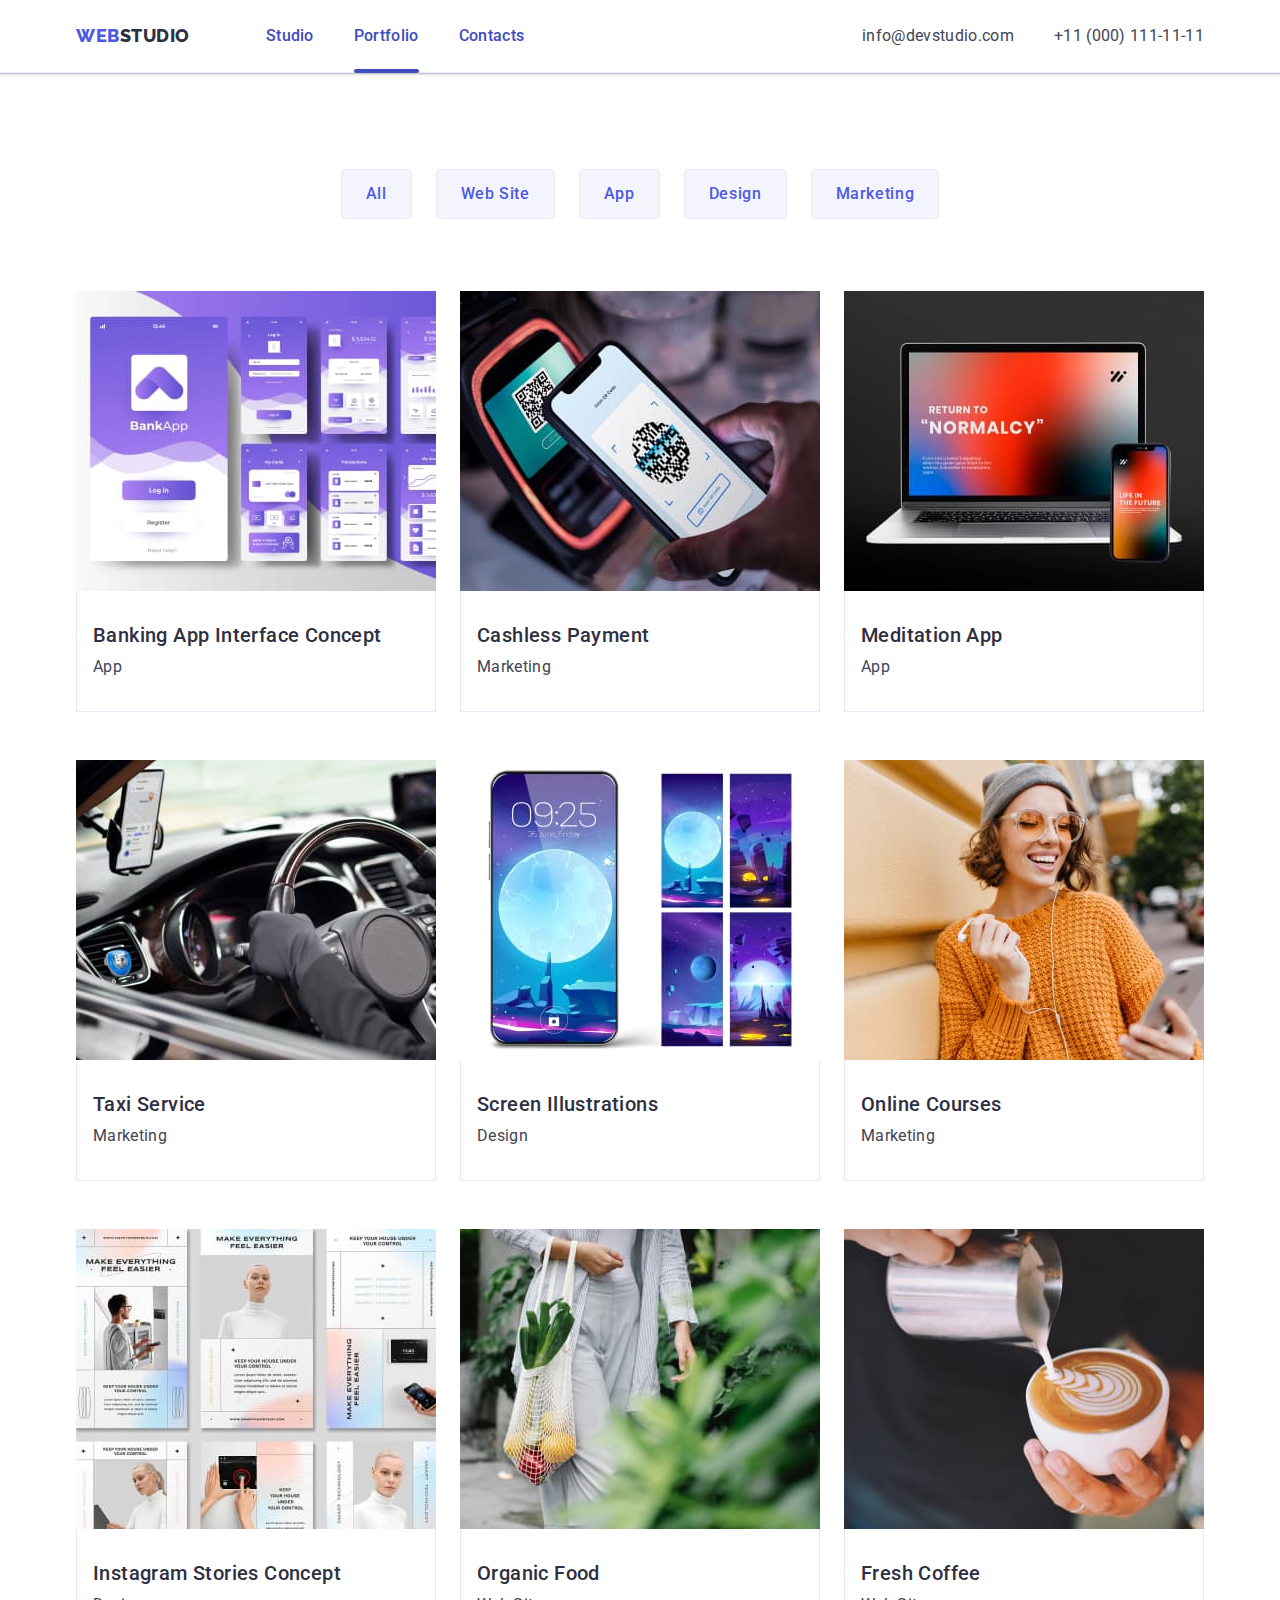
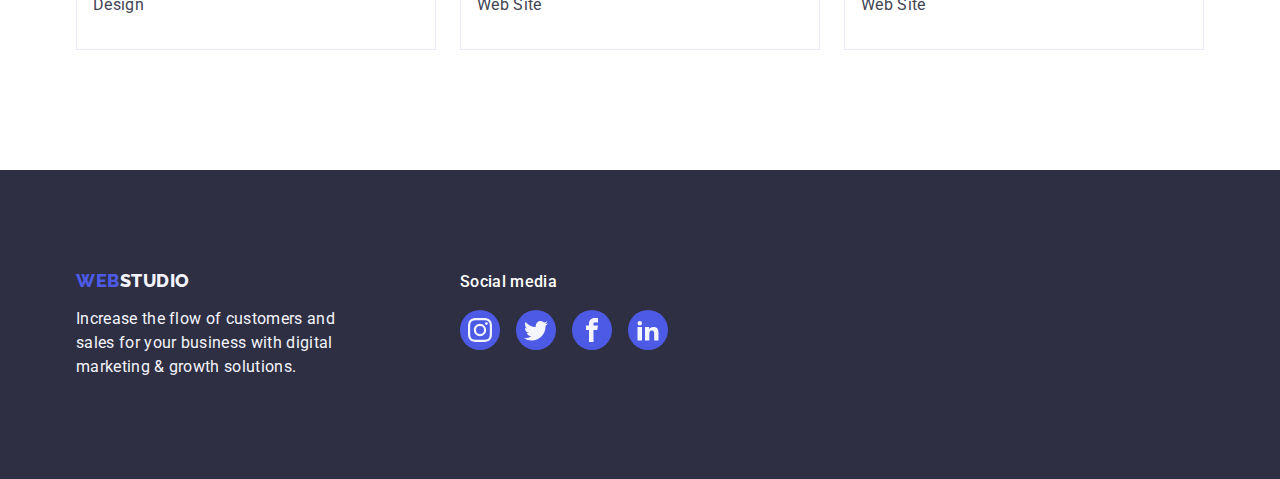
==== portfolio.html @ 1b68a4ca "Initial commit" ====
<!DOCTYPE html>
<html lang="en">

<head>
    <meta charset="UTF-8">
    <meta http-equiv="X-UA-Compatible" content="IE=edge">
    <meta name="viewport" content="width=device-width, initial-scale=1.0">
    <title>Document</title>
    <!--Fonts styles-->
    <link rel="preconnect" href="https://fonts.googleapis.com">
    <link rel="preconnect" href="https://fonts.gstatic.com" crossorigin>
    <link href="https://fonts.googleapis.com/css2?family=Raleway:wght@800&family=Roboto:wght@400;500;700&display=swap"
        rel="stylesheet">
    <link rel="stylesheet"
        href="https://cdnjs.cloudflare.com/ajax/libs/modern-normalize/1.1.0/modern-normalize.min.css">
    <!--Custom styles-->
    <link rel="stylesheet" href="./css/styles.css">
</head>

<body>
    <header class="head">
        <!--Logo-->
        <div class="container main-nav">
            <nav class="main-nav">
                <a href="index.html" class="logo link"> Web <span class="logo-item">Studio</span></a> <!--Logo-->
                <!--Menu Nav-->
                <ul class="menu-nav list">
                    <li class="item"><a href="./index.html" class="link ">Studio</a></li>
                    <li class="item"><a href="./portfolio.html" class="link active">Portfolio</a></li>
                    <li class="item"><a href="" class="link ">Contacts</a></li>
                </ul>
            </nav>
            <address class="address list">
                <ul class="contacts list">
                    <li class="item">
                        <a href="mailto:info@devstudio.com" class="link">info@devstudio.com</a>
                    </li>
                    <li class="item">
                        <a href="tel:+110001111111" class="link">+11 (000) 111-11-11</a>
                    </li>
                </ul>
            </address>
        </div>
    </header>
    <main>
        <section class="portfolio">
            <!--Filters-->
            <div class=" container">
                <h1 hidden>eror</h1>
                <ul class="filters list">
                    <li class="item">
                        <button type="button" class="btn"> All </button>
                    </li>
                    <li class="item">
                        <button type="button" class="btn"> Web Site</button>
                    </li>
                    <li class="item">
                        <button type="button" class="btn"> App</button>
                    </li>
                    <li class="item">
                        <button type="button" class="btn">Design</button>
                    </li>
                    <li class="item">
                        <button type="button" class="btn">Marketing</button>
                    </li>
                </ul>

                <!--Row1-->
                <ul class="row list">
                    <li class="item">
                        <a href="" class="desc ">
                            <div class="overlay">
                                <img class="img" src="./images/Row1/img-2.jpg" alt="BankApp" width="360">
                                <p class="title list">14 Stylish and User-Friendly App Design Concepts · Task
                                    Manager
                                    App
                                    · Calorie
                                    Tracker App · Exotic Fruit Ecommerce App ·
                                    Cloud Storage App
                                </p>
                            </div>
                            <div class="info">
                                <h2 class="title-desc list">Banking App Interface Concept</h2>
                                <p class="paragraf list">App</p>
                            </div>
                        </a>

                    </li>
                    <li class="item">
                        <a href="" class="desc ">
                            <div class="overlay"><img class="img" src="./images/Row1/img-1.jpg" alt="Qr" width="360">
                                <p class="title list">14 Stylish and User-Friendly App Design Concepts · Task
                                    Manager
                                    App
                                    · Calorie
                                    Tracker App · Exotic Fruit Ecommerce App ·
                                    Cloud Storage App
                                </p>
                            </div>
                            <div class="info">
                                <h2 class="title-desc list">Cashless Payment</h2>
                                <p class="paragraf list">Marketing</p>
                            </div>
                        </a>

                    </li>
                    <li class="item">
                        <a href="" class="desc ">
                            <div class="overlay"><img class="img" src="./images/Row1/img.jpg" alt="Return to normalcy"
                                    width="360">
                                <p class="title list">14 Stylish and User-Friendly App Design Concepts · Task
                                    Manager
                                    App
                                    · Calorie
                                    Tracker App · Exotic Fruit Ecommerce App ·
                                    Cloud Storage App
                                </p>
                            </div>
                            <div class="info">
                                <h2 class="title-desc list">Meditation App</h2>
                                <p class="paragraf list">App</p>
                            </div>
                        </a>

                    </li>
                    <li class="item">
                        <a href="" class="desc ">
                            <div class="overlay"><img class="img" src="./images/Row2/img-2.jpg" alt="Taxi" width="360">
                                <p class="title list">14 Stylish and User-Friendly App Design Concepts · Task
                                    Manager
                                    App
                                    · Calorie
                                    Tracker App · Exotic Fruit Ecommerce App ·
                                    Cloud Storage App
                                </p>
                            </div>
                            <div class="info">
                                <h2 class="title-desc list">Taxi Service</h2>
                                <p class="paragraf list">Marketing</p>
                            </div>
                        </a>

                    </li>
                    <li class="item">
                        <a href="" class="desc ">
                            <div class="overlay"><img class="img" src="./images/Row2/img-1.jpg"
                                    alt="Screen Illustrations" width="360">
                                <p class="title list">14 Stylish and User-Friendly App Design Concepts · Task
                                    Manager
                                    App
                                    · Calorie
                                    Tracker App · Exotic Fruit Ecommerce App ·
                                    Cloud Storage App
                                </p>
                            </div>
                            <div class="info">
                                <h2 class="title-desc list">Screen Illustrations</h2>
                                <p class="paragraf list">Design</p>
                            </div>
                        </a>

                    </li>
                    <li class="item">
                        <a href="" class="desc ">
                            <div class="overlay"><img class="img" src="./images/Row2/img.jpg" alt="Women" width="360">
                                <p class="title list">14 Stylish and User-Friendly App Design Concepts · Task
                                    Manager
                                    App
                                    · Calorie
                                    Tracker App · Exotic Fruit Ecommerce App ·
                                    Cloud Storage App
                                </p>
                            </div>
                            <div class="info">
                                <h2 class="title-desc list">Online Courses</h2>
                                <p class="paragraf list">Marketing</p>
                            </div>
                        </a>

                    </li>
                    <li class="item">
                        <a href="" class="desc ">
                            <div class="overlay"><img class="img" src="./images/Row3/img-2.jpg" alt="Instagram Stories"
                                    width="360">
                                <p class="title list">14 Stylish and User-Friendly App Design Concepts · Task
                                    Manager
                                    App
                                    · Calorie
                                    Tracker App · Exotic Fruit Ecommerce App ·
                                    Cloud Storage App
                                </p>
                            </div>
                            <div class="info">
                                <h2 class="title-desc list">Instagram Stories Concept</h2>
                                <p class="paragraf list">Design</p>
                            </div>
                        </a>

                    </li>
                    <li class="item">
                        <a href="" class="desc ">
                            <div class="overlay"><img class="img" src="./images/Row3/img-1.jpg" alt="Food" width="360">
                                <p class="title list">14 Stylish and User-Friendly App Design Concepts · Task
                                    Manager
                                    App
                                    · Calorie
                                    Tracker App · Exotic Fruit Ecommerce App ·
                                    Cloud Storage App
                                </p>
                            </div>
                            <div class="info">
                                <h2 class="title-desc list">Organic Food</h2>
                                <p class="paragraf list">Web Site</p>
                            </div>
                        </a>

                    </li>
                    <li class="item">
                        <a href="" class="desc ">
                            <div class="overlay"><img class="img" src="./images/Row3/img.jpg" alt="Coffee" width="360">
                                <p class="title list">14 Stylish and User-Friendly App Design Concepts · Task
                                    Manager
                                    App
                                    · Calorie
                                    Tracker App · Exotic Fruit Ecommerce App ·
                                    Cloud Storage App
                                </p>
                            </div>
                            <div class="info">
                                <h2 class="title-desc list">Fresh Coffee</h2>
                                <p class="paragraf list">Web Site</p>
                            </div>
                        </a>

                    </li>
                </ul>
            </div>
        </section>
    </main>
    <!--footer-->
    <footer class="footer">
        <div class="main-footer container">
            <div class="description"><a href="./index.html" class="logo-fr list">Web<span
                        class="logo-item">Studio</span>
                </a>
                <!--Logo-->
                <p class="fr-text list">Increase the flow of customers and sales for your business with digital
                    marketing &
                    growth solutions.</p>
            </div>
            <div class="social-ft">
                <p class="title list">Social media</p>
                <ul class="social list">
                    <li class="item">
                        <a href="" class="icon" target="_blank" rel="noopener noreferrer" aria-label="Instagram">
                            <svg width="24" height="24" class="label">
                                <use href="./images/icons.svg#icon-instagram"></use>
                            </svg>
                        </a>
                    </li>
                    <li class="item">
                        <a href="" class="icon" target="_blank" rel="noopener noreferrer" aria-label="Twitter">
                            <svg width="24" height="24" class="label">
                                <use href="./images/icons.svg#icon-twitter"></use>
                            </svg>
                        </a>
                    </li>
                    <li class="item">
                        <a href="" class="icon" target="_blank" rel="noopener noreferrer" aria-label="Facebook">
                            <svg width="24" height="24" class="label">
                                <use href="./images/icons.svg#icon-facebook"> </use>
                            </svg>
                        </a>
                    </li>
                    <li class="item">
                        <a href="" class="icon" target="_blank" rel="noopener noreferrer" aria-label="Linkedin">
                            <svg width="24" height="24" class="label">
                                <use href="./images/icons.svg#icon-linkedin"> </use>
                            </svg>
                        </a>
                    </li>
                </ul>
            </div>
        </div>

    </footer>
</body>

</html>
---- css/styles.css ----
:root {
  /* Fonts*/
  --main-tex: "Roboto", sans-serif;
  --second-tex: "Raleway", sans-serif;

  /* Colors*/
  --color-primary: #4d5ae5;
  --color-pressed-st: #404bbf;
  --color-dark: #2e2f42;
  --color-success: #31d0aa;
  --color-text: #434455;
  --color-subtle-text: #8e8f99;
  --color-accent: #e7e9fc;
  --color-light: #f4f4fd;
  --color-overlay: rgba(46, 47, 66, 0.4);
  --color-hero-im-bk: #2e2f42;
  --color-white-bk: #ffffff;
  --color-modal-bk: #fcfcfc;
}
.list {
  list-style: none;
  padding: 0;
  margin: 0;
}
.container {
  width: 1158px;
  margin-left: auto;
  margin-right: auto;
  padding-left: 15px;
  padding-right: 15px;
}
img {
  display: block;
}
body {
  margin: 0;
  font-family: var(--main-tex);
  color: var(--color-text);
  background-color: var(--color-white-bk);
}
/* backdrop */
.backdrop {
  position: fixed;
  top: 0;
  left: 0;
  width: 100%;
  height: 100%;

  transition: opacity 250ms cubic-bezier(0.4, 0, 0.2, 1),
    visibility 250ms cubic-bezier(0.4, 0, 0.2, 1);
  background-color: var(--color-overlay);
}
.backdrop.is-hidden {
  opacity: 0;
  pointer-events: none;
  visibility: hidden;
}
.modal {
  position: absolute;
  top: 50%;
  left: 50%;
  transform: translate(-50%, -50%);
  min-width: 408px;
  min-height: 576px;

  transition: transform 250ms cubic-bezier(0.4, 0, 0.2, 1);
  background-color: var(--color-modal-bk);
  box-shadow: 0px 1px 1px rgba(0, 0, 0, 0.14), 0px 1px 3px rgba(0, 0, 0, 0.12),
    0px 2px 1px rgba(0, 0, 0, 0.2);
  border-radius: 4px;
}
.modal .btn {
  position: absolute;
  top: 24px;
  right: 24px;
  width: 24px;
  height: 24px;
  display: flex;
  align-items: center;
  justify-content: center;
  padding: 0;

  /* transition: background-color 250ms cubic-bezier(0.4, 0, 0.2, 1),
    border 250ms cubic-bezier(0.4, 0, 0.2, 1),
    color 250ms cubic-bezier(0.4, 0, 0.2, 1); */
  transition: background-color 250ms cubic-bezier(0.4, 0, 0.2, 1),
    border 250ms cubic-bezier(0.4, 0, 0.2, 1);

  background-color: var(--color-accent);
  color: var(--color-dark);
  border: 1px solid rgba(0, 0, 0, 0.1);
  border-radius: 50%;
  cursor: pointer;
}
.modal .icon {
  fill: currentColor;
  transition: fill 250ms cubic-bezier(0.4, 0, 0.2, 1);
}
.modal .btn:focus,
.modal .btn:hover {
  color: var(--color-white-bk);
  background-color: var(--color-pressed-st);
  border: none;
}
/*header*/
.head {
  border-bottom: 1px solid var(--color-accent);
  box-shadow: 0px 2px 1px rgba(46, 47, 66, 0.08),
    0px 1px 1px rgba(46, 47, 66, 0.16), 0px 1px 6px rgba(46, 47, 66, 0.08);
}
.main-nav {
  display: flex;
  align-items: center;
}
.logo {
  display: flex;
  margin-right: 76px;

  font-family: var(--second-tex);
  color: var(--color-primary);
  text-decoration: none;
  font-style: normal;
  font-weight: 800;
  font-size: 18px;
  line-height: 1.17;
  letter-spacing: 0.03em;
  text-transform: uppercase;
}
.logo-item {
  color: var(--color-hero-im-bk);
}
/* menu*/
.menu-nav .link {
  position: relative;

  display: block;
  padding-top: 24px;
  padding-bottom: 24px;

  transition: color 250ms cubic-bezier(0.4, 0, 0.2, 1);

  color: var(--color-pressed-st);
  text-decoration: none;
}
.menu-nav .link:hover,
.menu-nav .link:focus,
.contacts .link:hover,
.contacts .link:focus {
  color: var(--color-pressed-st);
}
.menu-nav {
  display: flex;

  font-family: var(--main-tex);
  font-style: normal;
  font-weight: 500;
  font-size: 16px;
  line-height: 1.5;
  letter-spacing: 0.02em;
}
.menu-nav .item {
  margin-right: 40px;
}
.menu-nav .item:last-child {
  margin-right: 0;
}
.menu-nav .link::after {
  position: absolute;
  left: 0;
  bottom: -1px;

  content: "";
  display: block;
  width: 100%;
  height: 4px;

  background-color: var(--color-pressed-st);
  border-radius: 2px;
  transform: scaleX(0);
  transition: transform 250ms cubic-bezier(0.4, 0, 0.2, 1);
}
.menu-nav .link.active::after {
  transform: scalex(1);
}
/* .menu-nav .item + .item {
  margin-left: 40px;
} */
/* contacts*/
.address {
  font-style: normal;
  margin-left: auto;
}
.contacts .link {
  transition: color 250ms cubic-bezier(0.4, 0, 0.2, 1);

  text-decoration: none;
  color: var(--color-text);
}

.contacts {
  display: flex;

  font-family: var(--main-tex);
  font-weight: 400;
  font-size: 16px;
  line-height: 1.5;
  letter-spacing: 0.02em;
}
.contacts .item {
  margin-right: 40px;
}
.contacts .item:last-child {
  margin-right: 0;
}
/* .contacts .item + .item {
  margin-left: 40px;
} */
/*index.html*/
/*Hero image*/
.page {
  height: 600px;
  max-width: 1440px;
  margin-left: auto;
  margin-right: auto;

  text-align: center;
  padding-top: 188px;
  padding-bottom: 188px;

  background-color: var(--color-dark);
  color: var(--color-white-bk);
  background-image: linear-gradient(
      rgba(46, 47, 66, 0.7),
      rgba(46, 47, 66, 0.7)
    ),
    url(../images/Hero/people-office.jpg);
  background-size: cover;
  background-repeat: no-repeat;
  background-position: center;
}

.title-logo {
  margin-bottom: 48px;
  max-width: 496px;
  margin-right: auto;
  margin-left: auto;

  margin-top: 0;
  font-style: normal;
  font-weight: 700;
  font-size: 56px;
  line-height: 1.07;
  letter-spacing: 0.02em;
}

.page-but {
  display: block;
  min-width: 169px;
  height: 56px;
  margin-right: auto;
  margin-left: auto;

  transition: background-color 250ms cubic-bezier(0.4, 0, 0.2, 1);

  font-family: var(--main-tex);
  background-color: var(--color-primary);
  color: white;
  border: none;
  font-style: normal;
  font-weight: 500;
  font-size: 16px;
  line-height: 1.5;
  letter-spacing: 0.04em;
  cursor: pointer;
  border-radius: 4px;
}
.page-but:hover,
.page-but:focus {
  background-color: var(--color-pressed-st);
}

/*section 1*/
.section-ab {
  padding-top: 120px;
  padding-bottom: 120px;
}
.title-fr {
  margin-top: 0;
  margin-bottom: 8px;
  color: var(--color-dark);
  font-style: normal;
  font-weight: 500;
  font-size: 20px;
  line-height: 1.2;
  letter-spacing: 0.02em;
}
.list-ab {
  display: flex;
}
.list-ab .item {
  width: calc((100% - 3 * 24px) / 4);
}
.list-ab .item:not(:last-child) {
  margin-right: 24px;
}
.list-ab .paragraf {
  margin: 0;
  font-style: normal;
  font-weight: 400;
  font-size: 16px;
  line-height: 1.5;
  letter-spacing: 0.02em;
  color: var(--color-text);
}
.list-ab .icon {
  display: flex;
  align-items: center;
  justify-content: center;
  height: 112px;
  padding-top: 24px;
  padding-bottom: 24px;
  padding-left: 100px;
  padding-right: 100px;
  margin-bottom: 8px;

  border-radius: 4px;
  background-color: var(--color-light);
}
/*section 2*/
.section-prod {
  padding-bottom: 120px;
}
.product {
  display: flex;
}
.product .item:not(:last-child) {
  margin-right: 24px;
}
.title-ab-me {
  text-align: center;
  margin-top: 0;
  margin-bottom: 72px;
  color: var(--color-dark);
  font-style: normal;
  font-weight: 700;
  font-size: 36px;
  line-height: 1.11;
  letter-spacing: 0.02em;
  text-transform: capitalize;
  letter-spacing: 0.02em;
}
/*section 3*/
.team {
  padding-top: 120px;
  padding-bottom: 120px;
}
.team-li {
  display: flex;
}
.team-li .item {
  margin-right: 24px;
}
.team-li .item:last-child {
  margin-right: 0px;
}
/* .team-li .item + .item {
  margin-left: 24px;
} */
.title-team {
  text-align: center;

  margin-top: 0;
  margin-bottom: 72px;
  color: var(--color-dark);
  font-style: normal;
  font-weight: 700;
  font-size: 36px;
  line-height: 1.11;
  letter-spacing: 0.02em;
  text-transform: capitalize;
}
.team-li .name {
  padding: 32px 0px;
}
.team-li .title-team-name {
  text-align: center;
  margin-bottom: 8px;

  color: var(--color-dark);
  font-style: normal;
  font-weight: 500;
  font-size: 20px;
  line-height: 1.2;
  letter-spacing: 0.02em;
}
.team-li .paragraf {
  text-align: center;
  margin-bottom: 8px;

  font-style: normal;
  font-weight: 400;
  font-size: 16px;
  line-height: 1.5;
  letter-spacing: 0.02em;
  color: var(--color-text);
}

.team {
  background-color: var(--color-light);
}
.team-li .item {
  background-color: var(--color-white-bk);
  border-radius: 0px 0px 4px 4px;
  box-shadow: 0px 1px 6px rgba(46, 47, 66, 0.08),
    0px 1px 1px rgba(46, 47, 66, 0.16), 0px 2px 1px rgba(46, 47, 66, 0.08);
}
.team-li .social {
  display: flex;
  justify-content: center;
  gap: 24px;
}
.team-li .icon {
  display: flex;
  align-items: center;
  justify-content: center;
  width: 100%;
  height: 100%;
  padding: 12px;

  transition: background-color 250ms cubic-bezier(0.4, 0, 0.2, 1);

  background-color: var(--color-primary);
  border-radius: 50%;
}
.team-li .icon:focus,
.team-li .icon:hover {
  background-color: var(--color-pressed-st);
}
.team-li .label {
  fill: var(--color-light);
}

/* customers */
.customers {
  padding-top: 120px;
  padding-bottom: 120px;
  text-align: center;
}
.customers .title {
  margin-bottom: 72px;

  font-size: 36px;
  line-height: 1.1;
  color: var(--color-dark);
}
.clients {
  display: flex;
  justify-content: center;
  align-items: center;
  gap: 24px;
}
.clients .item {
  width: calc((100% - 120px) / 6);
  height: 88px;
}
.clients .link {
  display: flex;
  align-items: center;
  justify-content: center;

  transition: border-color 250ms cubic-bezier(0.4, 0, 0.2, 1),
    color 250ms cubic-bezier(0.4, 0, 0.2, 1);

  border: 1px solid #8e8f99;
  border-radius: 4px;
  border-color: var(--color-subtle-text);
  color: var(--color-subtle-text);
  padding: 16px 32px;
  height: 100%;
}
.clients .icon {
  fill: currentColor;
}
.clients .link:hover,
.clients .link:focus {
  border-color: var(--color-pressed-st);
  color: var(--color-pressed-st);
}
/*footer*/
.footer {
  padding-top: 100px;
  padding-bottom: 100px;
}
.main-footer {
  display: flex;
  align-items: baseline;
}
.footer {
  background-color: var(--color-dark);
}
.description {
  margin-right: 120px;
}
.logo-fr {
  display: inline-block;
  margin-bottom: 16px;

  color: var(--color-primary);
  font-family: var(--second-tex);
  text-decoration: none;
  font-style: normal;
  font-weight: 800;
  font-size: 18px;
  line-height: 1.17;
  letter-spacing: 0.03em;
  text-transform: uppercase;
}
.logo-fr .logo-item {
  color: var(--color-light);
}
.fr-text {
  color: var(--color-light);
  width: 264px;
  font-family: "Roboto";
  font-style: normal;
  font-weight: 400;
  font-size: 16px;
  line-height: 1.5;
  letter-spacing: 0.02em;
}

.social-ft .title {
  font-family: var(--main-tex);
  font-style: normal;
  font-weight: 500;
  font-size: 16px;
  line-height: 1.5;
  letter-spacing: 0.02em;
  color: var(--color-white-bk);

  margin-bottom: 16px;
}
.social-ft .social {
  display: flex;
  justify-content: center;
  align-items: center;
  gap: 16px;
}
.social-ft .icon {
  display: flex;
  justify-content: center;
  align-items: center;
  transition: background-color 250ms cubic-bezier(0.4, 0, 0.2, 1);

  background-color: var(--color-primary);
  padding: 8px;
  border-radius: 50%;
}
.social-ft .icon:focus,
.social-ft .icon:hover {
  background-color: var(--color-success);
}
.social-ft .label {
  fill: var(--color-light);
}
/*portfolio.html*/
.portfolio {
  padding-top: 96px;
  padding-bottom: 120px;
}
.desc {
  text-decoration: none;
}
/*filters*/
.filters {
  display: flex;
  justify-content: center;
  margin-bottom: 72px;
}

/* .filters .item + .item {
  margin-left: 24px;
} */
.filters .item {
  margin-right: 24px;
}
.filters .item:last-child {
  margin-right: 0px;
}
.filters .btn {
  padding-top: 12px;
  padding-bottom: 12px;
  padding-right: 24px;
  padding-left: 24px;

  transition: color 250ms cubic-bezier(0.4, 0, 0.2, 1),
    background-color 250ms cubic-bezier(0.4, 0, 0.2, 1),
    border-color 250ms cubic-bezier(0.4, 0, 0.2, 1),
    box-shadow 250ms cubic-bezier(0.4, 0, 0.2, 1);

  border: 1px solid var(--color-accent);
  background-color: var(--color-light);
  color: var(--color-primary);
  font-family: var(--main-tex);
  font-style: normal;
  font-weight: 500;
  font-size: 16px;
  line-height: 1.5;
  letter-spacing: 0.04em;
  cursor: pointer;
  border-radius: 4px;
}
.filters .btn:hover,
.filters .btn:focus {
  background-color: var(--color-pressed-st);
  color: var(--color-white-bk);
  border: 1px solid transparent;
  box-shadow: 0px 3px 1px rgba(0, 0, 0, 0.1), 0px 2px 1px rgba(0, 0, 0, 0.08),
    0px 2px 2px rgba(0, 0, 0, 0.12);
}
/*row*/
.row {
  display: flex;
  flex-wrap: wrap;
}
.row .item {
  width: 360;
}
.row .item:not(:nth-child(3n)) {
  margin-right: 24px;
}
.row .item:not(:nth-last-child(-n + 3)) {
  margin-bottom: 48px;
}

.row .info {
  padding: 32px 16px;
  border: 1px solid #e7e9fc;
  border-top: none;
}
.title-desc {
  margin-bottom: 8px;

  color: var(--color-hero-im-bk);
  font-family: var(--main-tex);
  font-style: normal;
  font-weight: 500;
  font-size: 20px;
  line-height: 1.2;
  letter-spacing: 0.02em;
}
.desc .paragraf {
  color: var(--color-text);
  font-family: var(--main-tex);
  font-style: normal;
  font-weight: 400;
  font-size: 16px;
  line-height: 1.5;
  letter-spacing: 0.02em;
}
.desc {
  display: block;

  transition: box-shadow 250ms cubic-bezier(0.4, 0, 0.2, 1);
}
.row .desc:focus,
.row .desc:hover {
  box-shadow: 0px 1px 6px rgba(46, 47, 66, 0.08),
    0px 1px 1px rgba(46, 47, 66, 0.16), 0px 2px 1px rgba(46, 47, 66, 0.08);
}
/* overlay */
.row .overlay {
  position: relative;
  overflow: hidden;
}
.row .title {
  position: absolute;
  top: 0;
  height: 100%;
  width: 100%;
  padding: 40px 32px;

  font-style: normal;
  font-weight: 400;
  font-size: 16px;
  line-height: 1.5;
  letter-spacing: 0.02em;
  color: var(--color-light);
  background-color: var(--color-primary);

  transform: translateY(100%);
  transition: transform 250ms cubic-bezier(0.4, 0, 0.2, 1);
}
/* .item:focus .title,
.item:hover .title {
  transform: translateY(0%);
} */
.row .desc:focus .title,
.row .desc:hover .title {
  transform: translateY(0%);
}
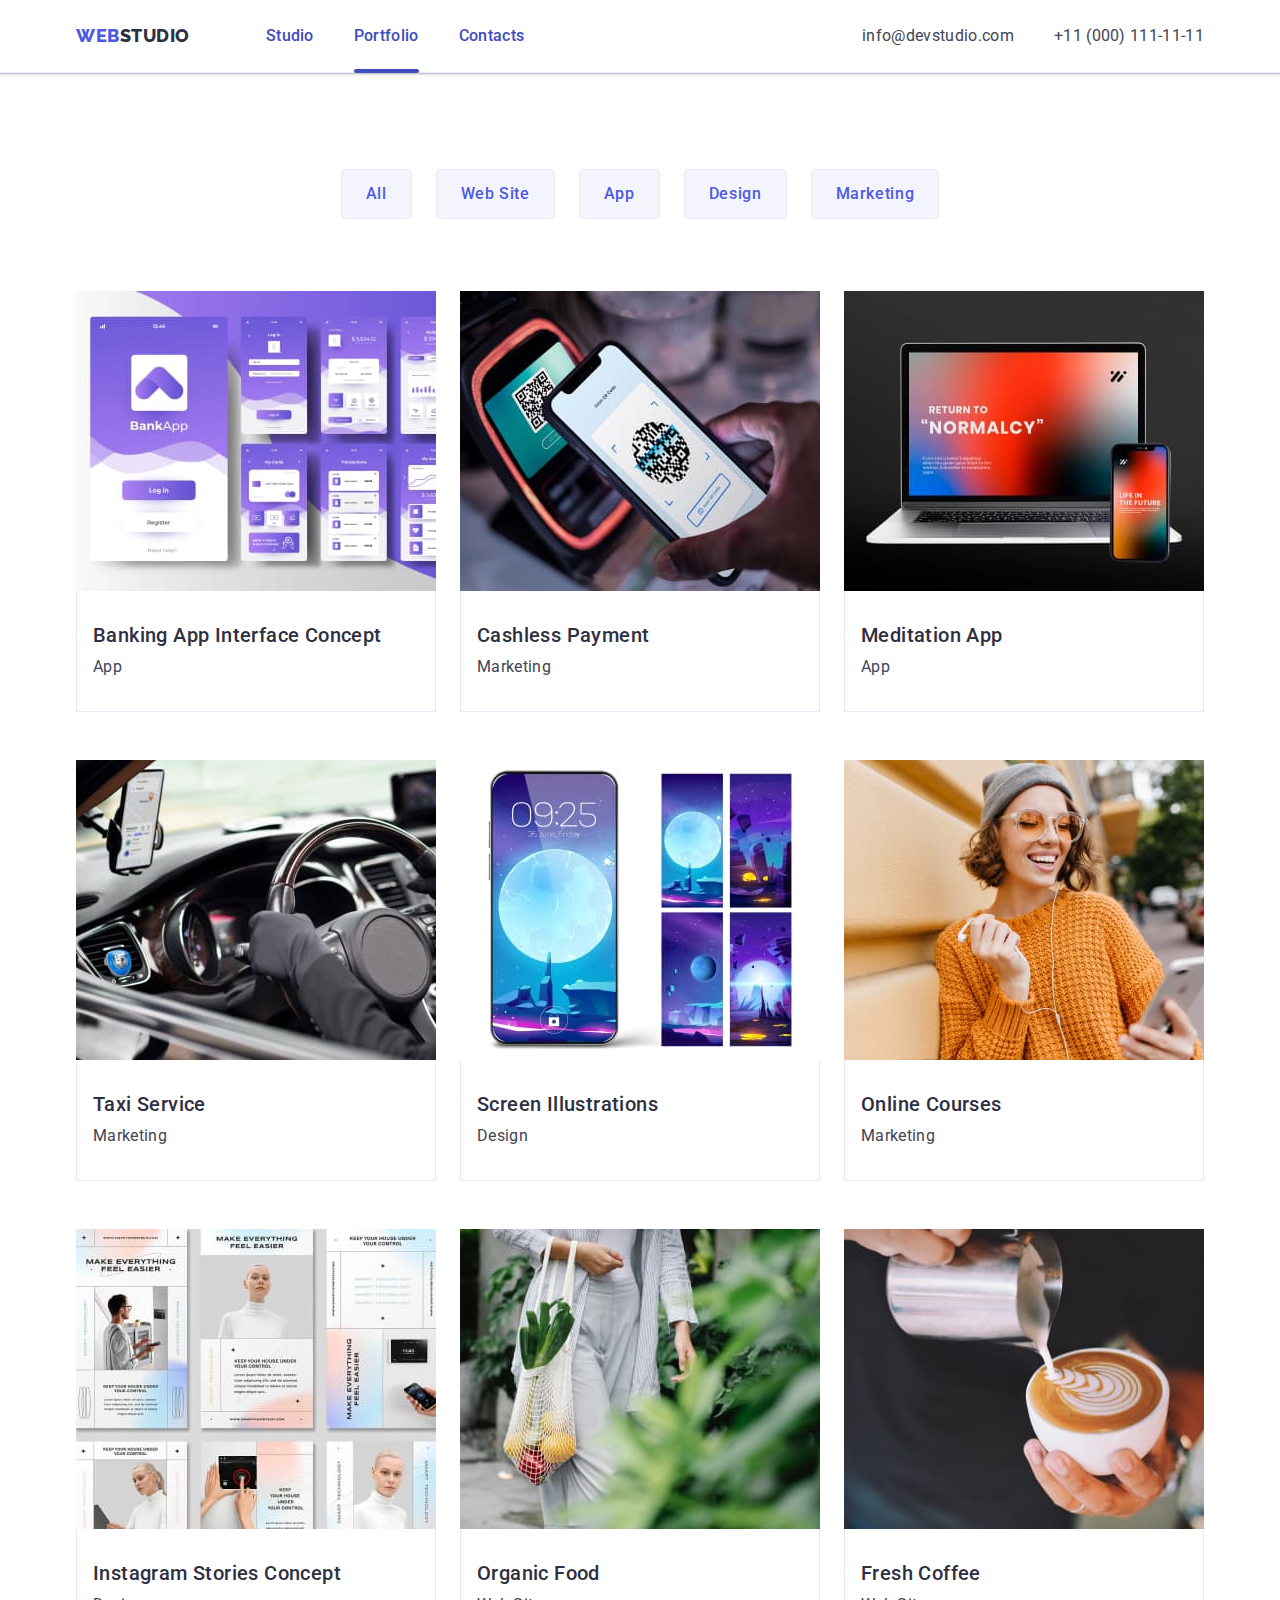
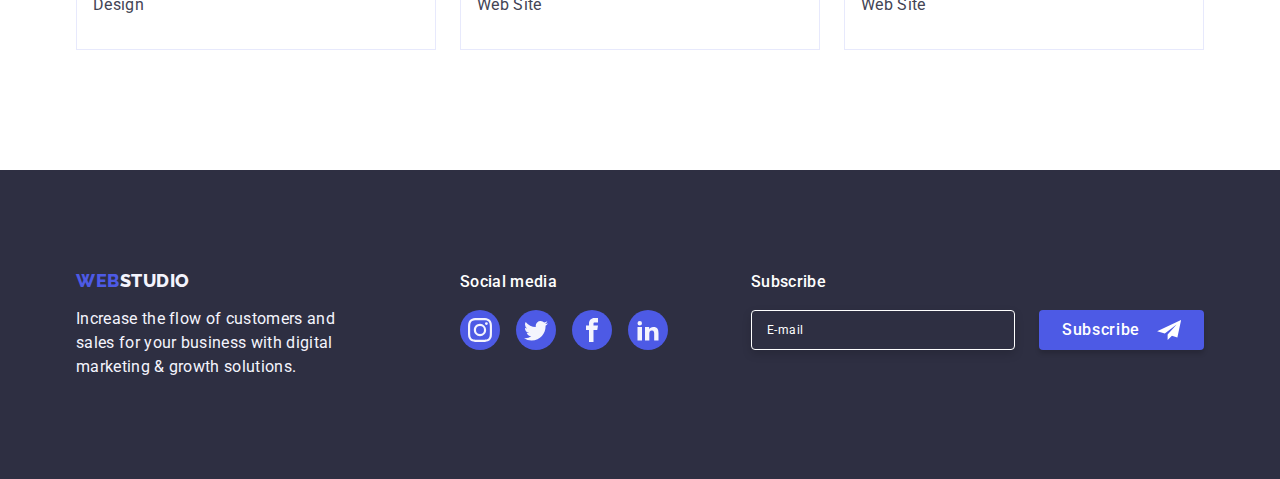
==== commit 458c40bf: "goit-markup-hw-06-v1" ====
--- a/portfolio.html
+++ b/portfolio.html
@@ -281,6 +281,20 @@
                     </li>
                 </ul>
             </div>
+            <div class="e-mail">
+                <p class="title list">Subscribe</p>
+                <form class="subscribe" autocomplete="on" novalidate>
+                    <label class="form-sub">
+                        <input type="email" class="form-input" placeholder=" ">
+                        <span class="name">E-mail</span>
+                    </label>
+                    <label>
+                        <button type="submit" class="btn">Subscribe
+                            <svg class="icon" width="24" height="20" class="icon">
+                                <use href="./images/icons.svg#icon-tg"></use>
+                            </svg></button></label>
+                </form>
+            </div>
         </div>
 
     </footer>
--- a/css/styles.css
+++ b/css/styles.css
@@ -80,11 +80,9 @@
   justify-content: center;
   padding: 0;
 
-  /* transition: background-color 250ms cubic-bezier(0.4, 0, 0.2, 1),
+  transition: background-color 250ms cubic-bezier(0.4, 0, 0.2, 1),
     border 250ms cubic-bezier(0.4, 0, 0.2, 1),
-    color 250ms cubic-bezier(0.4, 0, 0.2, 1); */
-  transition: background-color 250ms cubic-bezier(0.4, 0, 0.2, 1),
-    border 250ms cubic-bezier(0.4, 0, 0.2, 1);
+    color 250ms cubic-bezier(0.4, 0, 0.2, 1);
 
   background-color: var(--color-accent);
   color: var(--color-dark);
@@ -101,6 +99,153 @@
   color: var(--color-white-bk);
   background-color: var(--color-pressed-st);
   border: none;
+}
+.modal .paragraf {
+  margin-top: 72px;
+
+  font-family: var(--main-tex);
+  font-style: normal;
+  font-weight: 500;
+  font-size: 16px;
+  line-height: 1.5;
+  letter-spacing: 0.02em;
+  text-align: center;
+  color: var(--color-dark);
+}
+.call-back {
+  padding: 16px 24px;
+}
+.call-back .form-field {
+  display: flex;
+  flex-direction: column;
+
+  font-style: normal;
+  font-weight: 400;
+  font-size: 12px;
+  line-height: 1.17;
+  letter-spacing: 0.04em;
+  color: var(--color-subtle-text);
+  margin-bottom: 4px;
+}
+.call-back .form-field:not(:first-child) {
+  margin-top: 8px;
+}
+.call-back .form-field:not(:last-child) {
+  margin-bottom: 0;
+}
+.call-back .form-input {
+  width: 360px;
+  height: 40px;
+
+  border: 1px solid var(--color-overlay);
+  border-radius: 4px;
+
+  padding-left: 38px;
+  outline: none;
+  transition: border 250ms cubic-bezier(0.4, 0, 0.2, 1);
+}
+.call-back .form-input-cmd {
+  resize: none;
+  outline: none;
+  border: 1px solid var(--color-overlay);
+  border-radius: 4px;
+
+  min-height: 120px;
+  width: 360px;
+  padding: 8px 16px;
+}
+.call-back .form-input-cmd:placeholder-shown {
+  padding: 8px 0px 0px 16px;
+}
+.call-back .form {
+  position: relative;
+}
+.call-back .form .icon {
+  position: absolute;
+  top: 50%;
+  left: 16px;
+  transform: translateY(-50%);
+
+  fill: var(--color-dark);
+  transition: fill 250ms cubic-bezier(0.4, 0, 0.2, 1);
+  pointer-events: none;
+}
+.call-back .form-input:focus,
+.call-back .form-input-cmd:focus {
+  border: 1px solid var(--color-primary);
+  border-radius: 4px;
+}
+.call-back .form-input:focus + .icon {
+  fill: var(--color-primary);
+}
+
+.modal .check {
+  margin-top: 16px;
+
+  display: inline-flex;
+  flex-direction: row-reverse;
+  justify-content: center;
+  align-items: center;
+}
+.check .check-input {
+  appearance: none;
+  display: block;
+  width: 16px;
+  height: 16px;
+  border: 1px solid var(--color-overlay);
+  border-radius: 2px;
+
+  background-repeat: no-repeat;
+  background-position: center;
+  background-image: url("data:image/svg+xml,%3Csvg width='10' height='8' viewBox='0 0 10 8' fill='none' xmlns='http://www.w3.org/2000/svg'%3E%3Cpath d='M8.44558 0.255056C8.61838 0.089653 8.84834 -0.00178848 9.08693 2.65108e-05C9.32551 0.0018415 9.55407 0.0967713 9.72436 0.264784C9.89466 0.432797 9.99337 0.660752 9.99968 0.900549C10.006 1.14034 9.91939 1.37323 9.75816 1.55005L4.86357 7.70436C4.7794 7.79551 4.67782 7.86865 4.5649 7.91942C4.45198 7.97018 4.33003 7.99754 4.20636 7.99984C4.08268 8.00214 3.95981 7.97935 3.8451 7.93282C3.73038 7.88629 3.62618 7.81698 3.53872 7.72903L0.292827 4.46564C0.202435 4.38096 0.129933 4.27884 0.0796475 4.16537C0.0293621 4.05191 0.00232279 3.92942 0.000143182 3.80522C-0.00203643 3.68102 0.0206883 3.55765 0.0669613 3.44248C0.113234 3.3273 0.182108 3.22267 0.269473 3.13483C0.356838 3.047 0.460905 2.97775 0.575465 2.93123C0.690026 2.88471 0.812734 2.86186 0.936267 2.86405C1.0598 2.86624 1.18163 2.89343 1.29449 2.94398C1.40734 2.99454 1.50892 3.06743 1.59315 3.15831L4.16189 5.73967L8.42227 0.28219C8.42994 0.272694 8.43813 0.263635 8.4468 0.255056H8.44558Z' fill='%23fcfcfc'/%3E%3C/svg%3E");
+  transition: background-color 250ms cubic-bezier(0.4, 0, 0.2, 1),
+    border 250ms cubic-bezier(0.4, 0, 0.2, 1);
+}
+.check .check-input:checked {
+  background-color: var(--color-pressed-st);
+  border: 1px solsd var(--color-pressed-st);
+}
+.check .text {
+  color: var(--color-subtle-text);
+  font-style: normal;
+  font-weight: 400;
+  font-size: 12px;
+  line-height: 1.17;
+  letter-spacing: 0.04em;
+
+  margin-left: 10px;
+  margin-right: auto;
+}
+.check .link {
+  color: var(--color-primary);
+}
+.modal .btn-send {
+  display: block;
+  margin-top: 24px;
+  margin-right: auto;
+  margin-left: auto;
+  width: 169px;
+  height: 56px;
+
+  background-color: var(--color-primary);
+  color: var(--color-white-bk);
+  border: none;
+  box-shadow: 0px 4px 4px rgba(0, 0, 0, 0.15);
+  border-radius: 4px;
+  cursor: pointer;
+  font-style: normal;
+  font-weight: 500;
+  font-size: 16px;
+  line-height: 1.5;
+  align-items: center;
+  text-align: center;
+  letter-spacing: 0.04em;
+  transition: background-color 250ms cubic-bezier(0.4, 0, 0.2, 1);
+  outline: none;
+}
+.modal .btn-send:focus,
+.modal .brn-send:hover {
+  background-color: var(--color-pressed-st);
 }
 /*header*/
 .head {
@@ -563,6 +708,92 @@
 .social-ft .label {
   fill: var(--color-light);
 }
+/* Subscribe */
+.e-mail {
+  display: block;
+  margin-left: auto;
+}
+.e-mail .title {
+  color: var(--color-white-bk);
+  font-style: normal;
+  font-weight: 500;
+  font-size: 16px;
+  line-height: 1.5;
+  letter-spacing: 0.02em;
+}
+.e-mail .subscribe {
+  margin-top: 16px;
+  display: flex;
+}
+.subscribe .form-sub {
+  position: relative;
+  display: inline-flex;
+  margin-right: 24px;
+  height: 40px;
+  min-width: 264px;
+}
+.form-sub .name {
+  position: absolute;
+  top: 50%;
+  left: 16px;
+  transform: translateY(-50%);
+
+  color: var(--color-white-bk);
+  font-style: normal;
+  font-weight: 400;
+  font-size: 12px;
+  line-height: 2;
+  letter-spacing: 0.04em;
+  pointer-events: none;
+  transition: transform 250ms cubic-bezier(0.4, 0, 0.2, 1),
+    background-color 250ms cubic-bezier(0.4, 0, 0.2, 1);
+}
+.subscribe .form-sub:focus-within .name {
+  transform: translateY(-135%);
+  background-color: var(--color-dark);
+}
+.form-sub .form-input {
+  width: 100%;
+  height: 100%;
+  border: 1px solid var(--color-white-bk);
+  filter: drop-shadow(0px 4px 4px rgba(0, 0, 0, 0.15));
+  border-radius: 4px;
+  color: var(--color-white-bk);
+  background-color: var(--color-hero-im-bk);
+  padding-left: 16px;
+}
+.form-sub .form-input:not(:placeholder-shown) + .name {
+  transform: translateY(-135%);
+  background-color: var(--color-dark);
+}
+.subscribe .btn {
+  display: inline-flex;
+  width: 165px;
+  height: 40px;
+
+  background-color: var(--color-primary);
+  color: var(--color-white-bk);
+  border: none;
+  box-shadow: 0px 4px 4px rgba(0, 0, 0, 0.15);
+  border-radius: 4px;
+  cursor: pointer;
+  font-style: normal;
+  font-weight: 500;
+  font-size: 16px;
+  line-height: 1.5;
+  align-items: center;
+  justify-content: space-evenly;
+  letter-spacing: 0.04em;
+  transition: background-color 250ms cubic-bezier(0.4, 0, 0.2, 1);
+  outline: none;
+}
+.subscribe .btn:focus,
+.subscribe .btn:hover {
+  background-color: var(--color-pressed-st);
+}
+.subscribe .icon {
+  fill: var(--color-white-bk);
+}
 /*portfolio.html*/
 .portfolio {
   padding-top: 96px;
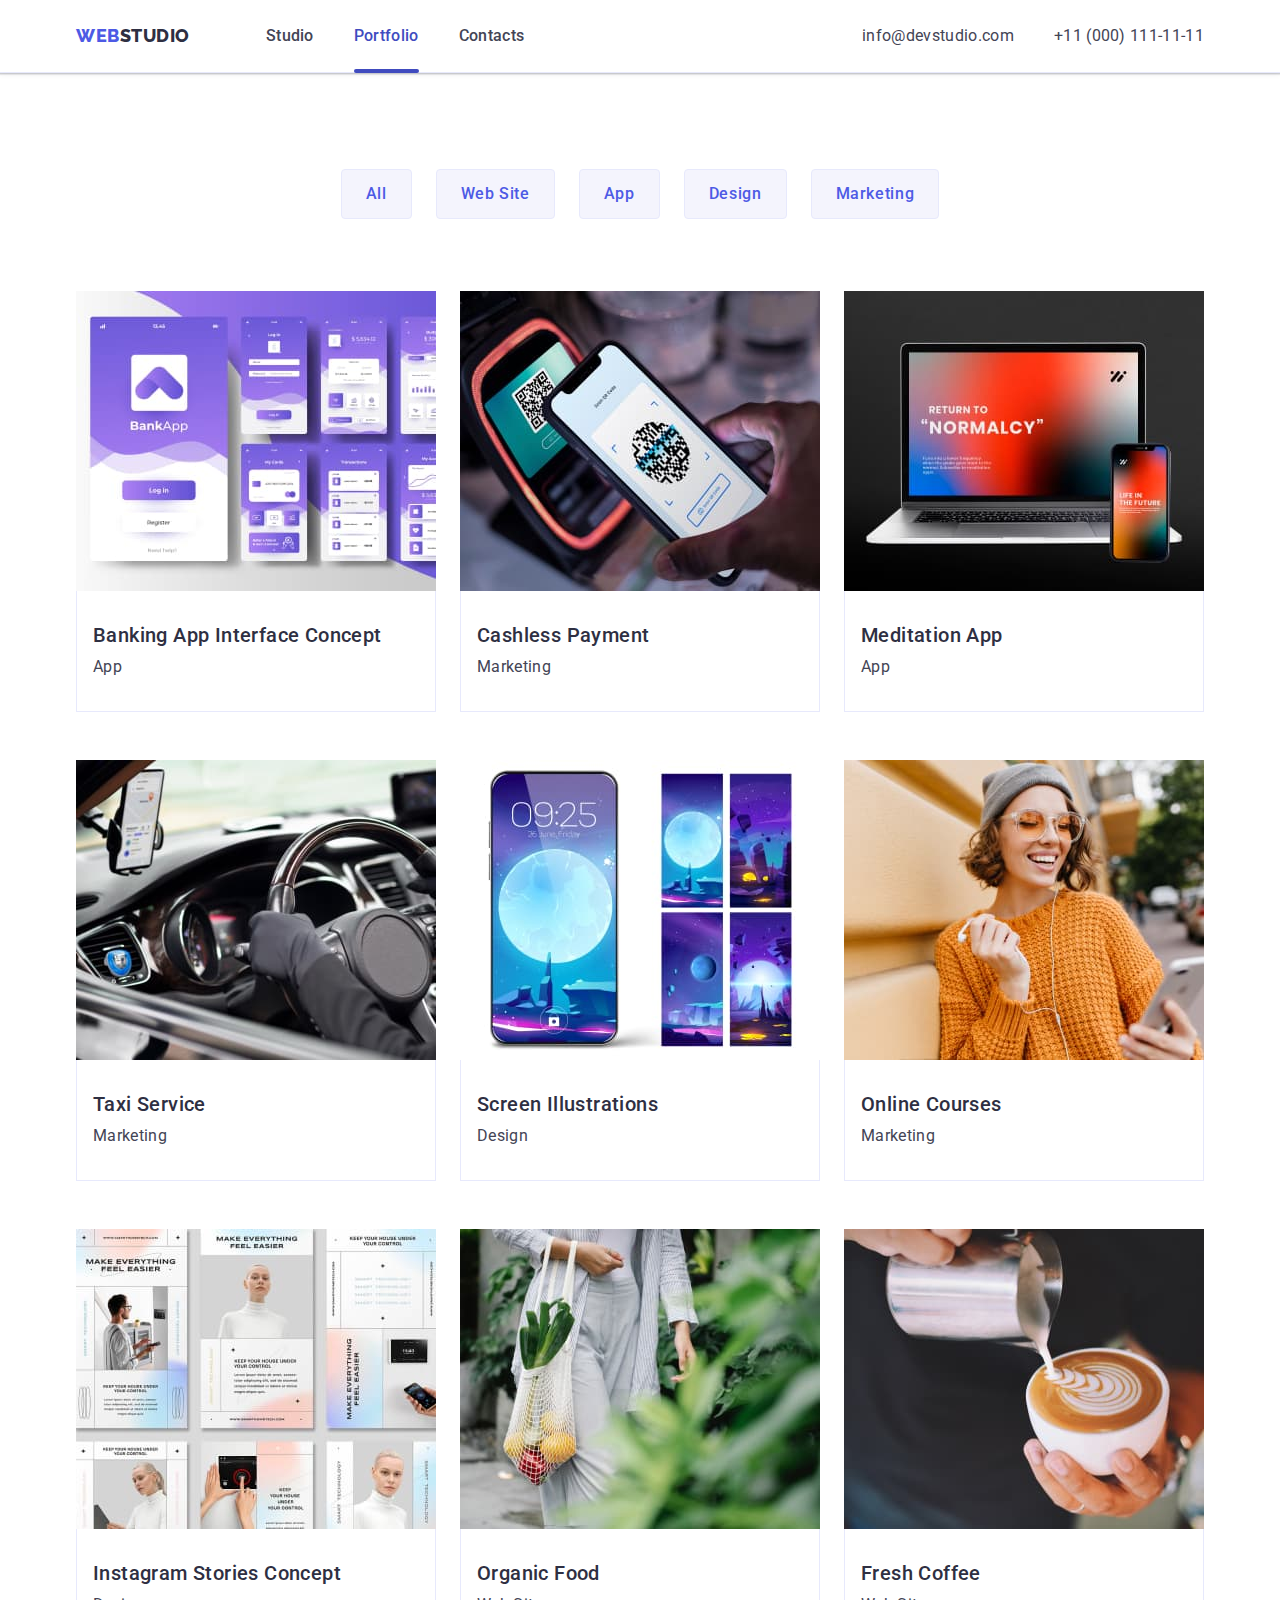
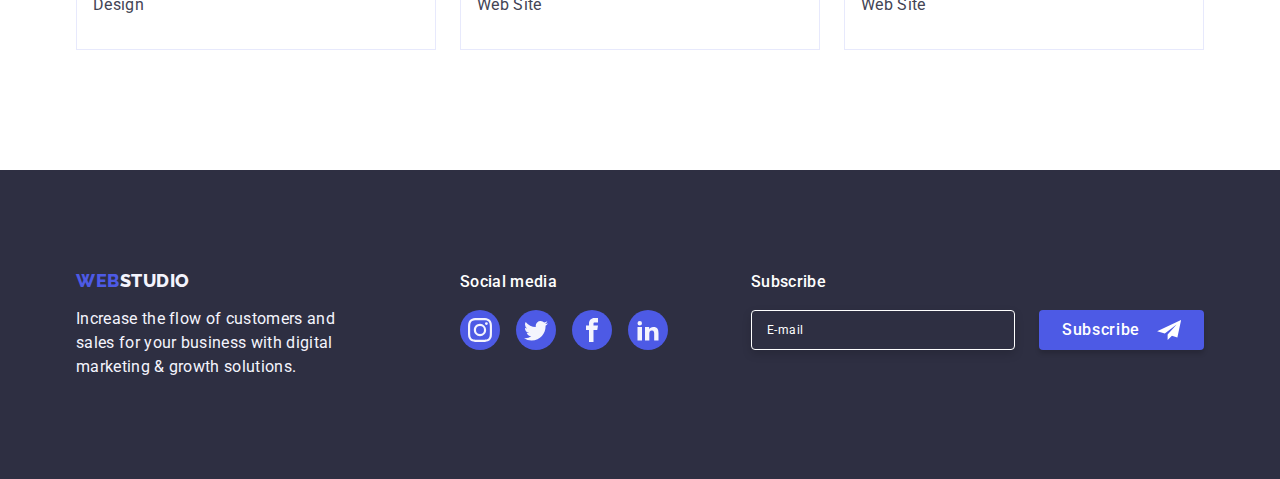
==== commit 6cb26642: "goit-markup-hw-06-v2" ====
--- a/portfolio.html
+++ b/portfolio.html
@@ -290,7 +290,7 @@
                     </label>
                     <label>
                         <button type="submit" class="btn">Subscribe
-                            <svg class="icon" width="24" height="20" class="icon">
+                            <svg class="icon" width="24" height="20">
                                 <use href="./images/icons.svg#icon-tg"></use>
                             </svg></button></label>
                 </form>
--- a/css/styles.css
+++ b/css/styles.css
@@ -60,14 +60,15 @@
   top: 50%;
   left: 50%;
   transform: translate(-50%, -50%);
-  min-width: 408px;
-  min-height: 576px;
+  width: 408px;
+  min-height: 585px;
 
   transition: transform 250ms cubic-bezier(0.4, 0, 0.2, 1);
   background-color: var(--color-modal-bk);
   box-shadow: 0px 1px 1px rgba(0, 0, 0, 0.14), 0px 1px 3px rgba(0, 0, 0, 0.12),
     0px 2px 1px rgba(0, 0, 0, 0.2);
   border-radius: 4px;
+  padding: 72px 24px 24px;
 }
 .modal .btn {
   position: absolute;
@@ -101,8 +102,6 @@
   border: none;
 }
 .modal .paragraf {
-  margin-top: 72px;
-
   font-family: var(--main-tex);
   font-style: normal;
   font-weight: 500;
@@ -111,9 +110,7 @@
   letter-spacing: 0.02em;
   text-align: center;
   color: var(--color-dark);
-}
-.call-back {
-  padding: 16px 24px;
+  margin-bottom: 16px;
 }
 .call-back .form-field {
   display: flex;
@@ -125,13 +122,9 @@
   line-height: 1.17;
   letter-spacing: 0.04em;
   color: var(--color-subtle-text);
-  margin-bottom: 4px;
 }
 .call-back .form-field:not(:first-child) {
   margin-top: 8px;
-}
-.call-back .form-field:not(:last-child) {
-  margin-bottom: 0;
 }
 .call-back .form-input {
   width: 360px;
@@ -152,6 +145,7 @@
 
   min-height: 120px;
   width: 360px;
+  margin-top: 4px;
   padding: 8px 16px;
 }
 .call-back .form-input-cmd:placeholder-shown {
@@ -159,6 +153,7 @@
 }
 .call-back .form {
   position: relative;
+  margin-top: 4px;
 }
 .call-back .form .icon {
   position: absolute;
@@ -183,27 +178,27 @@
   margin-top: 16px;
 
   display: inline-flex;
-  flex-direction: row-reverse;
   justify-content: center;
   align-items: center;
 }
 .check .check-input {
   appearance: none;
-  display: block;
-  width: 16px;
-  height: 16px;
-  border: 1px solid var(--color-overlay);
-  border-radius: 2px;
-
-  background-repeat: no-repeat;
-  background-position: center;
-  background-image: url("data:image/svg+xml,%3Csvg width='10' height='8' viewBox='0 0 10 8' fill='none' xmlns='http://www.w3.org/2000/svg'%3E%3Cpath d='M8.44558 0.255056C8.61838 0.089653 8.84834 -0.00178848 9.08693 2.65108e-05C9.32551 0.0018415 9.55407 0.0967713 9.72436 0.264784C9.89466 0.432797 9.99337 0.660752 9.99968 0.900549C10.006 1.14034 9.91939 1.37323 9.75816 1.55005L4.86357 7.70436C4.7794 7.79551 4.67782 7.86865 4.5649 7.91942C4.45198 7.97018 4.33003 7.99754 4.20636 7.99984C4.08268 8.00214 3.95981 7.97935 3.8451 7.93282C3.73038 7.88629 3.62618 7.81698 3.53872 7.72903L0.292827 4.46564C0.202435 4.38096 0.129933 4.27884 0.0796475 4.16537C0.0293621 4.05191 0.00232279 3.92942 0.000143182 3.80522C-0.00203643 3.68102 0.0206883 3.55765 0.0669613 3.44248C0.113234 3.3273 0.182108 3.22267 0.269473 3.13483C0.356838 3.047 0.460905 2.97775 0.575465 2.93123C0.690026 2.88471 0.812734 2.86186 0.936267 2.86405C1.0598 2.86624 1.18163 2.89343 1.29449 2.94398C1.40734 2.99454 1.50892 3.06743 1.59315 3.15831L4.16189 5.73967L8.42227 0.28219C8.42994 0.272694 8.43813 0.263635 8.4468 0.255056H8.44558Z' fill='%23fcfcfc'/%3E%3C/svg%3E");
-  transition: background-color 250ms cubic-bezier(0.4, 0, 0.2, 1),
-    border 250ms cubic-bezier(0.4, 0, 0.2, 1);
-}
-.check .check-input:checked {
-  background-color: var(--color-pressed-st);
-  border: 1px solsd var(--color-pressed-st);
+}
+.custom-check .unchecked {
+  stroke: var(--color-overlay);
+  fill: var(--color-white-bk);
+  opacity: 1;
+  transition: all 250ms cubic-bezier(0.4, 0, 0.2, 1);
+}
+.checked {
+  opacity: 0;
+  transition: all 250ms cubic-bezier(0.4, 0, 0.2, 1);
+}
+.check-input:checked + .custom-check > .unchecked {
+  opacity: 0;
+}
+.check-input:checked + .custom-check > .checked {
+  opacity: 1;
 }
 .check .text {
   color: var(--color-subtle-text);
@@ -284,7 +279,7 @@
 
   transition: color 250ms cubic-bezier(0.4, 0, 0.2, 1);
 
-  color: var(--color-pressed-st);
+  color: var(--color-darks);
   text-decoration: none;
 }
 .menu-nav .link:hover,
@@ -322,10 +317,14 @@
   background-color: var(--color-pressed-st);
   border-radius: 2px;
   transform: scaleX(0);
-  transition: transform 250ms cubic-bezier(0.4, 0, 0.2, 1);
+  transition: transform 250ms cubic-bezier(0.4, 0, 0.2, 1),
+    color 250ms cubic-bezier(0.4, 0, 0.2, 1);
 }
 .menu-nav .link.active::after {
   transform: scalex(1);
+}
+.menu-nav .link.active {
+  color: var(--color-pressed-st);
 }
 /* .menu-nav .item + .item {
   margin-left: 40px;
